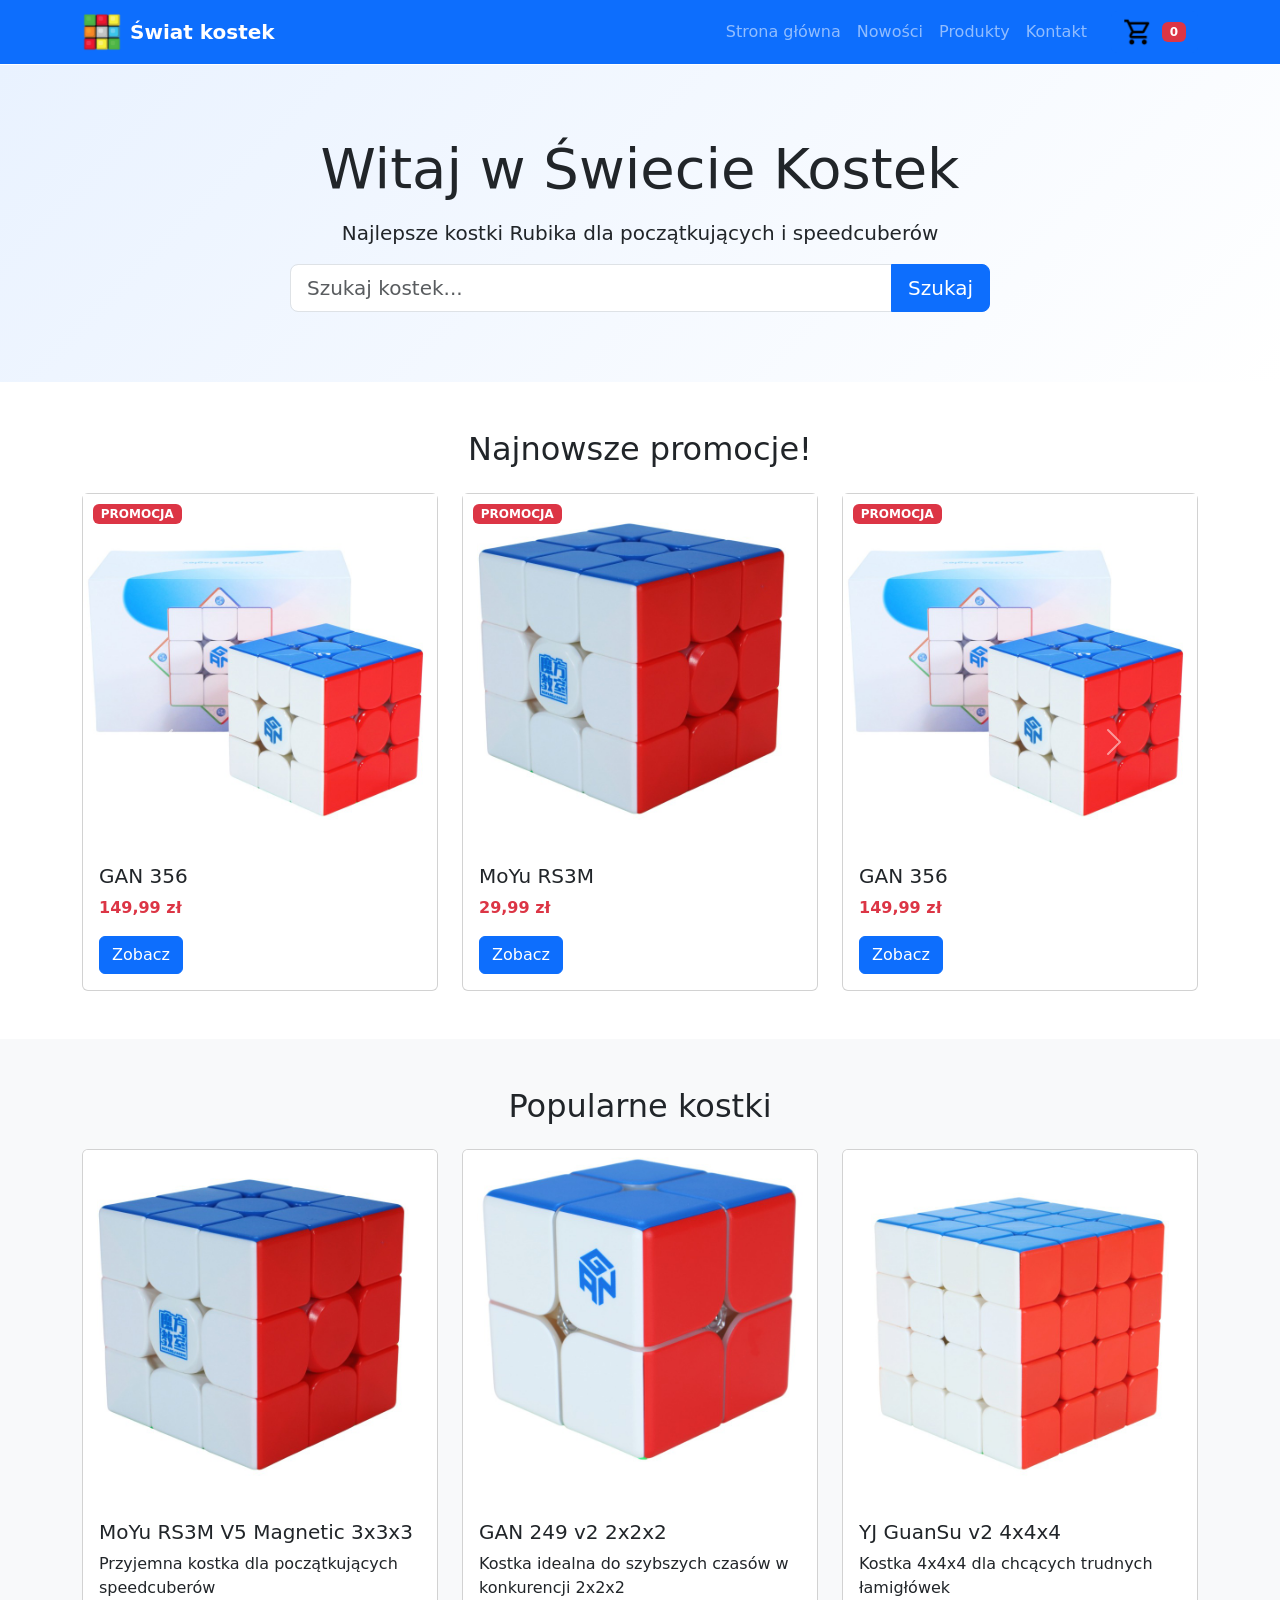
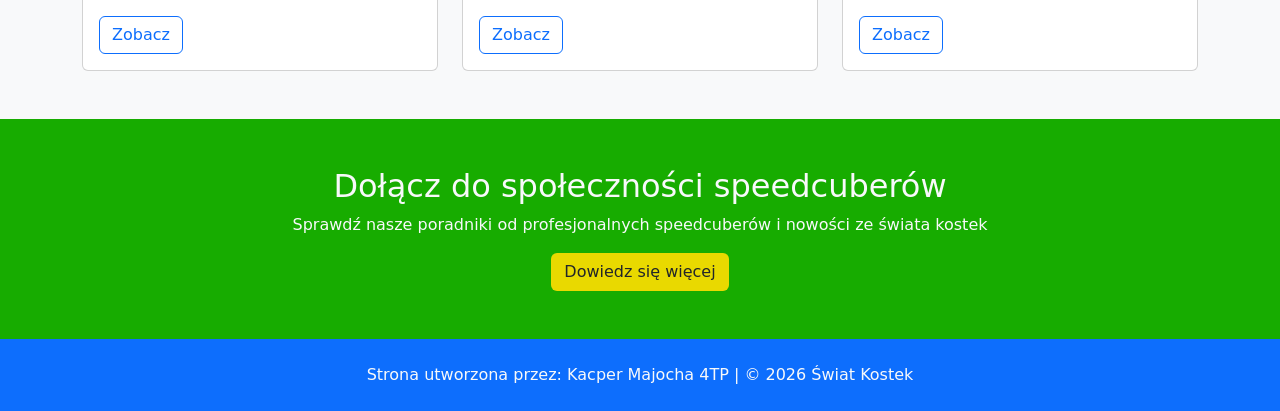
==== index.html @ 2885209a "Init commit Main page prototype" ====
<!DOCTYPE html>
<html lang="pl">
<head>
    <meta charset="UTF-8">
    <meta name="viewport" content="width=device-width, initial-scale=1.0">
    <title>Świat kostek</title>
    <link rel="stylesheet" href="bootstrap-5.3.8-dist/css/bootstrap.min.css">
    <link rel="stylesheet" href="style.css">
    <link rel="shortcut icon" href="img/favicon.png" type="image/x-icon">
</head>
<body>
    <nav class="navbar navbar-expand-lg navbar-dark bg-primary fixed-top">
        <div class="container">

            <a class="navbar-brand d-flex align-items-center" href="index.html">
                <img class="me-2 logo" src="img/logo.png" alt="Logo Świat Kostek">
                <strong>Świat kostek</strong>
            </a>
            
            <button class="navbar-toggler" type="button" data-bs-toggle="collapse" data-bs-target="#nav">
                <span class="navbar-toggler-icon"></span>
            </button>

            <div class="collapse navbar-collapse" id="nav">
                <ul class="navbar-nav ms-auto align-items-lg-center">
                    <li class="nav-item">
                        <a class="nav-link" href="#">Strona główna</a>
                    </li>
                    <li class="nav-item">
                        <a class="nav-link" href="#">Nowości</a>
                    </li>
                    <li class="nav-item">
                        <a class="nav-link" href="#">Produkty</a>
                    </li>
                    <li class="nav-item">
                        <a class="nav-link" href="#">Kontakt</a>
                    </li>

                    <li class="nav-item ms-lg-3">
                        <a class="btn btn-light cart" href="#">
                            <img id="cart-logo" src="img/shopping-cart-icon.png" alt="koszyk">
                            <span class="badge cart-count">0</span>
                        </a>
                    </li>
                </ul>
            </div>
        </div>
    </nav>

    <header class="hero text-center">
        <div class="container">
            <h1 class="display-4 mb-3">Witaj w Świecie Kostek</h1>
            <p class="lead">Najlepsze kostki Rubika dla początkujących i speedcuberów</p>

            <div class="search-box">
                <div class="input-group input-group-lg">
                    <input type="text" class="form-control" placeholder="Szukaj kostek...">
                    <button class="btn btn-primary">Szukaj</button>
                </div>
            </div>
        </div>
    </header>

    <section class="py-5">
        <div class="container">
            <h2 class="text-center mb-4">Najnowsze promocje!</h2>

            <div id="promoCarousel" class="carousel slide" data-bs-ride="carousel">
                <div class="carousel-inner">
                    <div class="carousel-item active">
                        <div class="row g-4">

                            <div class="col-md-4">
                                <div class="card position-relative">
                                    <span class="badge badge-promo">PROMOCJA</span>
                                    <img src="img/cubes/gan-356-maglev-uv.jpg" alt="card-img-top">
                                    <div class="card-body">
                                        <h3 class="h5 card-title">GAN 356</h3>
                                        <p class="text-danger"><strong>149,99 zł</strong></p>
                                        <button class="btn btn-primary">Zobacz</button>
                                    </div>
                                </div>
                            </div>

                            <div class="col-md-4">
                                <div class="card position-relative">
                                    <span class="badge badge-promo">PROMOCJA</span>
                                    <img src="img/cubes/moyu-rs3m-v5-magnetic-3x3x3.jpg" alt="card-img-top">
                                    <div class="card-body">
                                        <h3 class="h5 card-title">MoYu RS3M</h3>
                                        <p class="text-danger"><strong>29,99 zł</strong></p>
                                        <button class="btn btn-primary">Zobacz</button>
                                    </div>
                                </div>
                            </div>

                            <div class="col-md-4">
                                <div class="card position-relative">
                                    <span class="badge badge-promo">PROMOCJA</span>
                                    <img src="img/cubes/gan-356-maglev-uv.jpg" alt="card-img-top">
                                    <div class="card-body">
                                        <h3 class="h5 card-title">GAN 356</h3>
                                        <p class="text-danger"><strong>149,99 zł</strong></p>
                                        <button class="btn btn-primary">Zobacz</button>
                                    </div>
                                </div>
                            </div>
                            
                        </div>
                    </div>

                    <div class="carousel-item">
                        <div class="row g-4">

                            <div class="col-md-4">
                                <div class="card">
                                    <img src="img/cubes/yj-guansu-v2-4x4x4.jpg" alt="card-img-top">
                                    <div class="card-body">
                                        <h3 class="h5 card-title">Kostka</h3>
                                        <p class="text-danger"><strong>50,99 zł</strong></p>
                                        <button class="btn btn-primary">Zobacz</button>
                                    </div>
                                </div>
                            </div>

                            <div class="col-md-4">
                                <div class="card">
                                    <img src="img/cubes/yj-guansu-v2-4x4x4.jpg" alt="card-img-top">
                                    <div class="card-body">
                                        <h3 class="h5 card-title">Kostka</h3>
                                        <p class="text-danger"><strong>50,99 zł</strong></p>
                                        <button class="btn btn-primary">Zobacz</button>
                                    </div>
                                </div>
                            </div>

                            <div class="col-md-4">
                                <div class="card">
                                    <img src="img/cubes/yj-guansu-v2-4x4x4.jpg" alt="card-img-top">
                                    <div class="card-body">
                                        <h3 class="h5 card-title">Kostka</h3>
                                        <p class="text-danger"><strong>50,99 zł</strong></p>
                                        <button class="btn btn-primary">Zobacz</button>
                                    </div>
                                </div>
                            </div>

                        </div>
                    </div>
                </div>

                <button class="carousel-control-prev" type="button" data-bs-target="#promoCarousel" data-bs-slide="prev">
                    <span class="carousel-control-prev-icon"></span>
                </button>

                <button class="carousel-control-next" type="button" data-bs-target="#promoCarousel" data-bs-slide="next">
                    <span class="carousel-control-next-icon"></span>
                </button>

            </div>
        </div>
    </section>

    <section class="py-5 bg-light">
        <div class="container">
            <h2 class="text-center mb-4">Popularne kostki</h2>
            <div class="row g-4">

                <div class="col-md-4">
                    <div class="card">
                        <img class="card-img-top" src="img/cubes/moyu-rs3m-v5-magnetic-3x3x3.jpg" alt="MoYu RS3M V5 Magnetic">
                        <div class="card-body">
                            <h3 class="h5 card-title">MoYu RS3M V5 Magnetic 3x3x3</h3>
                            <p class="card-text">Przyjemna kostka dla początkujących speedcuberów</p>
                            <button class="btn btn-outline-primary">Zobacz</button>
                        </div>
                    </div>
                </div>

                <div class="col-md-4">
                    <div class="card">
                        <img class="card-img-top" src="img/cubes/gan-249-v2-2x2x2.jpg" alt="GAN 249 v2">
                        <div class="card-body">
                            <h3 class="h5 card-title">GAN 249 v2 2x2x2</h3>
                            <p class="card-text">Kostka idealna do szybszych czasów w konkurencji 2x2x2</p>
                            <button class="btn btn-outline-primary">Zobacz</button>
                        </div>
                    </div>
                </div>

                <div class="col-md-4">
                    <div class="card">
                        <img class="card-img-top" src="img/cubes/yj-guansu-v2-4x4x4.jpg" alt="YJ GuanSu v2">
                        <div class="card-body">
                            <h3 class="h5 card-title">YJ GuanSu v2 4x4x4</h3>
                            <p class="card-text">Kostka 4x4x4 dla chcących trudnych łamigłówek</p>
                            <button class="btn btn-outline-primary">Zobacz</button>
                        </div>
                    </div>
                </div>

            </div>
        </div>
    </section>

    <section class="bg-green text-light py-5">
        <div class="container text-center">
            <h2>Dołącz do społeczności speedcuberów</h2>
            <p>Sprawdź nasze poradniki od profesjonalnych speedcuberów i nowości ze świata kostek</p>
            <button class="btn bg-yellow">Dowiedz się więcej</button>
        </div>
    </section>

    <footer class="py-4 text-center bg-primary">
        <div class="container text-light">
            <p class="mb-0">Strona utworzona przez: Kacper Majocha 4TP | © 2026 Świat Kostek</p>
        </div>
    </footer>

    <script src="bootstrap-5.3.8-dist/js/bootstrap.min.js"></script>
</body>
</html>
---- style.css ----
:root
{
    --sk-blue:#0d6efd;
    --sk-red: #dc3545;
    --sk-green: #17ac00;
    --sk-yellow: #e9d900;
}

.bg-red
{
    background: var(--sk-red);
}

.bg-yellow
{
    background: var(--sk-yellow);
}

.bg-green
{
    background: var(--sk-green);
}

body
{
    background-color: white;
    padding-top: 65px;
}

.hero
{
    background: linear-gradient(135deg, #e9f2ff, #ffffff);
    padding: 70px 0;
}

.search-box
{
    max-width: 700px;
    margin: auto;
}

.card:hover
{
    transform: translate(-5px);
    transition: 0.2s;
    box-shadow: 0 10px 25px rgba(0,0,0,0.1);
}

.badge-promo
{
    background: var(--sk-red);
    position: absolute;
    top: 10px;
    left: 10px;
}

.cart-count
{
    background: var(--sk-red);
    font-size: 12px;
    margin-left: 4px;
}

.logo
{
    width: 40px;
    height: auto;
}

.cart
{
    background: var(--sk-blue);
    border-width: 0;
}

#cart-logo
{
    width: 30px;
    height: auto;
}
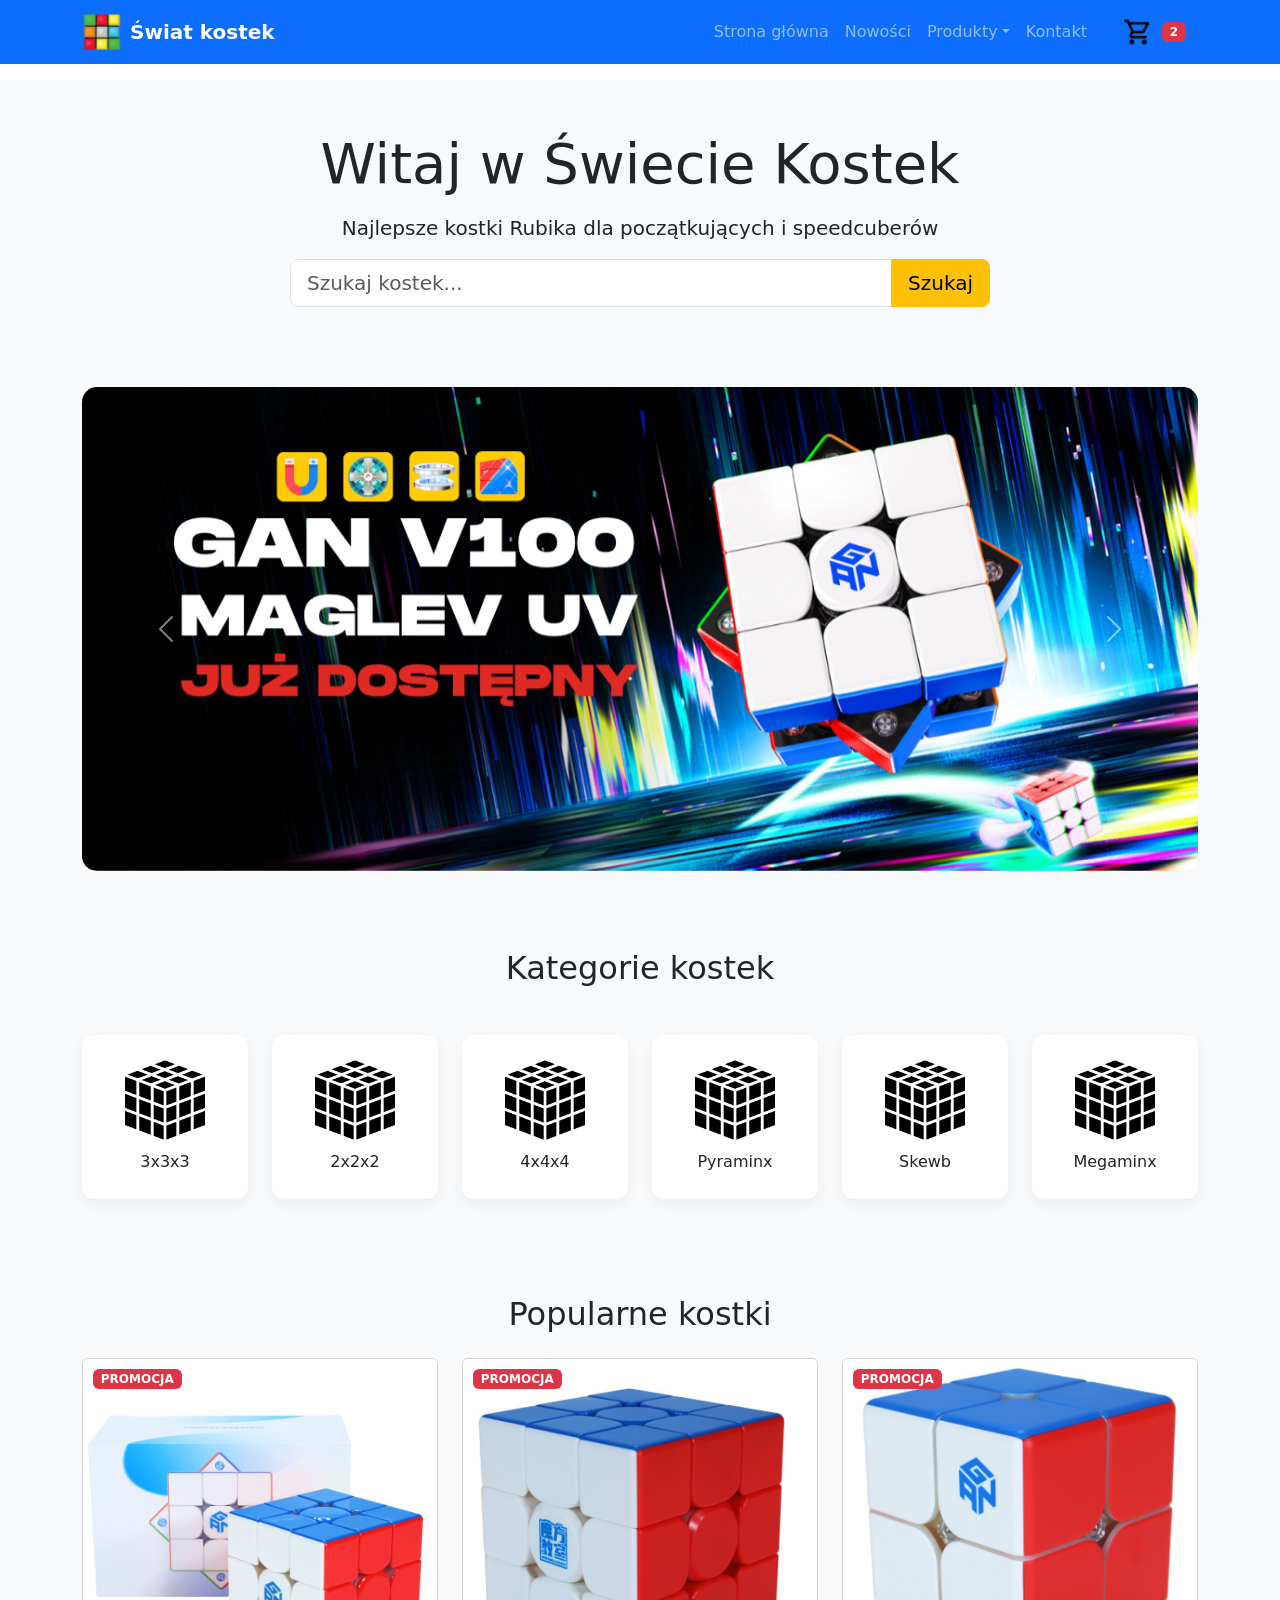
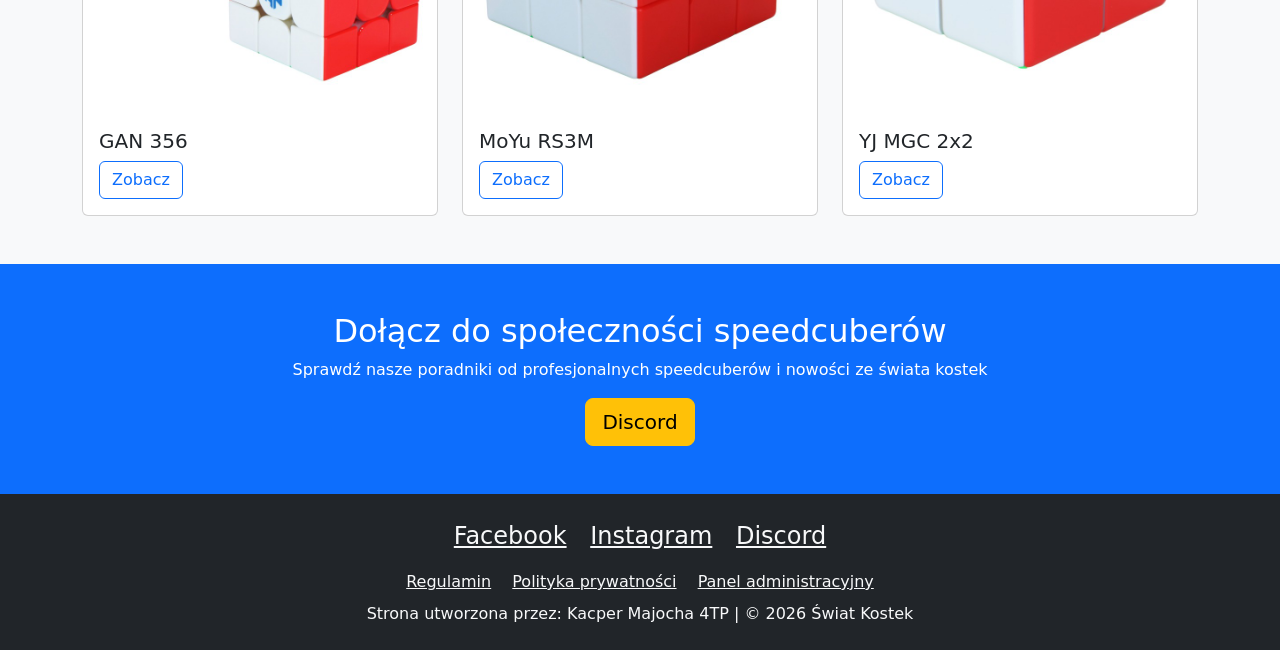
==== commit 5f9da845: "Other subpages" ====
--- a/index.html
+++ b/index.html
@@ -3,9 +3,15 @@
 <head>
     <meta charset="UTF-8">
     <meta name="viewport" content="width=device-width, initial-scale=1.0">
-    <title>Świat kostek</title>
+    <title>Świat Kostek</title>
+    <meta name="description" content="Świat Kostek - sklep z kostkami Rubika i łamigłówkami. Kostki 2x2x2, 3x3x3, 4x4x4, 5x5x5, 6x6x6, 7x7x7, Praminx, Skewb, Megamix i więcej.">
+    <meta name="keywords" content="kostka rubika, speedcubing, kostki rubika sklep, kostka 3x3x3, pyraminx, skewb, megaminx">
+    <meta property="og:title" content="Świat Kostek">
+    <meta property="og:description" content="Najlepsze kostki Rubika dla początkujących i speedcuberów">
+    <meta property="og:type" content="website">
+    <meta property="og:image" content="img/favicon.png">
     <link rel="stylesheet" href="bootstrap-5.3.8-dist/css/bootstrap.min.css">
-    <link rel="stylesheet" href="style.css">
+    <link rel="stylesheet" href="css/style.css">
     <link rel="shortcut icon" href="img/favicon.png" type="image/x-icon">
 </head>
 <body>
@@ -24,22 +30,36 @@
             <div class="collapse navbar-collapse" id="nav">
                 <ul class="navbar-nav ms-auto align-items-lg-center">
                     <li class="nav-item">
-                        <a class="nav-link" href="#">Strona główna</a>
+                        <a class="nav-link" href="index.html">Strona główna</a>
                     </li>
                     <li class="nav-item">
                         <a class="nav-link" href="#">Nowości</a>
                     </li>
-                    <li class="nav-item">
-                        <a class="nav-link" href="#">Produkty</a>
+                    <li class="nav-item dropdown">
+                        <a class="nav-link dropdown-toggle" href="#" data-bs-toggle="dropdown">Produkty</a>
+                        <ul class="dropdown-menu">
+                            <li><a class="dropdown-item" href="#">2x2x2</a></li>
+                            <li><a class="dropdown-item" href="#">3x3x3</a></li>
+                            <li><a class="dropdown-item" href="#">4x4x4</a></li>
+                            <li><a class="dropdown-item" href="#">5x5x5</a></li>
+                            <li><a class="dropdown-item" href="#">6x6x6</a></li>
+                            <li><a class="dropdown-item" href="#">7x7x7</a></li>
+                            <li><hr class="dropdown-divider"></li>
+                            <li><a class="dropdown-item" href="#">Pyraminx</a></li>
+                            <li><a class="dropdown-item" href="#">Skewb</a></li>
+                            <li><a class="dropdown-item" href="#">Square-1</a></li>
+                            <li><a class="dropdown-item" href="#">Square-2</a></li>
+                            <li><a class="dropdown-item" href="#">Megaminx</a></li>
+                        </ul>
                     </li>
                     <li class="nav-item">
                         <a class="nav-link" href="#">Kontakt</a>
                     </li>
 
                     <li class="nav-item ms-lg-3">
-                        <a class="btn btn-light cart" href="#">
+                        <a class="btn btn-light cart" href="cart.html">
                             <img id="cart-logo" src="img/shopping-cart-icon.png" alt="koszyk">
-                            <span class="badge cart-count">0</span>
+                            <span class="badge cart-count">2</span>
                         </a>
                     </li>
                 </ul>
@@ -47,7 +67,7 @@
         </div>
     </nav>
 
-    <header class="hero text-center">
+    <header class="hero text-center bg-light">
         <div class="container">
             <h1 class="display-4 mb-3">Witaj w Świecie Kostek</h1>
             <p class="lead">Najlepsze kostki Rubika dla początkujących i speedcuberów</p>
@@ -55,168 +75,158 @@
             <div class="search-box">
                 <div class="input-group input-group-lg">
                     <input type="text" class="form-control" placeholder="Szukaj kostek...">
-                    <button class="btn btn-primary">Szukaj</button>
+                    <button onclick="window.location.href = 'search.html'" class="btn btn-warning">Szukaj</button>
                 </div>
             </div>
         </div>
     </header>
 
-    <section class="py-5">
-        <div class="container">
-            <h2 class="text-center mb-4">Najnowsze promocje!</h2>
-
+    <section class="promo-section">
+        <div class="container">
             <div id="promoCarousel" class="carousel slide" data-bs-ride="carousel">
-                <div class="carousel-inner">
+                <div class="carousel-inner promo-banner">
                     <div class="carousel-item active">
-                        <div class="row g-4">
-
-                            <div class="col-md-4">
-                                <div class="card position-relative">
-                                    <span class="badge badge-promo">PROMOCJA</span>
-                                    <img src="img/cubes/gan-356-maglev-uv.jpg" alt="card-img-top">
-                                    <div class="card-body">
-                                        <h3 class="h5 card-title">GAN 356</h3>
-                                        <p class="text-danger"><strong>149,99 zł</strong></p>
-                                        <button class="btn btn-primary">Zobacz</button>
-                                    </div>
-                                </div>
-                            </div>
-
-                            <div class="col-md-4">
-                                <div class="card position-relative">
-                                    <span class="badge badge-promo">PROMOCJA</span>
-                                    <img src="img/cubes/moyu-rs3m-v5-magnetic-3x3x3.jpg" alt="card-img-top">
-                                    <div class="card-body">
-                                        <h3 class="h5 card-title">MoYu RS3M</h3>
-                                        <p class="text-danger"><strong>29,99 zł</strong></p>
-                                        <button class="btn btn-primary">Zobacz</button>
-                                    </div>
-                                </div>
-                            </div>
-
-                            <div class="col-md-4">
-                                <div class="card position-relative">
-                                    <span class="badge badge-promo">PROMOCJA</span>
-                                    <img src="img/cubes/gan-356-maglev-uv.jpg" alt="card-img-top">
-                                    <div class="card-body">
-                                        <h3 class="h5 card-title">GAN 356</h3>
-                                        <p class="text-danger"><strong>149,99 zł</strong></p>
-                                        <button class="btn btn-primary">Zobacz</button>
-                                    </div>
-                                </div>
-                            </div>
-                            
-                        </div>
-                    </div>
-
+                        <img src="img/baners/baner_ganv100.png" class="d-block w-100">
+                    </div>
+                  
                     <div class="carousel-item">
-                        <div class="row g-4">
-
-                            <div class="col-md-4">
-                                <div class="card">
-                                    <img src="img/cubes/yj-guansu-v2-4x4x4.jpg" alt="card-img-top">
-                                    <div class="card-body">
-                                        <h3 class="h5 card-title">Kostka</h3>
-                                        <p class="text-danger"><strong>50,99 zł</strong></p>
-                                        <button class="btn btn-primary">Zobacz</button>
-                                    </div>
-                                </div>
-                            </div>
-
-                            <div class="col-md-4">
-                                <div class="card">
-                                    <img src="img/cubes/yj-guansu-v2-4x4x4.jpg" alt="card-img-top">
-                                    <div class="card-body">
-                                        <h3 class="h5 card-title">Kostka</h3>
-                                        <p class="text-danger"><strong>50,99 zł</strong></p>
-                                        <button class="btn btn-primary">Zobacz</button>
-                                    </div>
-                                </div>
-                            </div>
-
-                            <div class="col-md-4">
-                                <div class="card">
-                                    <img src="img/cubes/yj-guansu-v2-4x4x4.jpg" alt="card-img-top">
-                                    <div class="card-body">
-                                        <h3 class="h5 card-title">Kostka</h3>
-                                        <p class="text-danger"><strong>50,99 zł</strong></p>
-                                        <button class="btn btn-primary">Zobacz</button>
-                                    </div>
-                                </div>
-                            </div>
-
-                        </div>
-                    </div>
-                </div>
-
-                <button class="carousel-control-prev" type="button" data-bs-target="#promoCarousel" data-bs-slide="prev">
+                        <img src="img/baners/baner_ganv100.png" class="d-block w-100">
+                    </div>
+                  
+                    <div class="carousel-item">
+                        <img src="img/baners/baner_ganv100.png" class="d-block w-100">
+                    </div>
+                </div>
+              
+                <button class="carousel-control-prev" data-bs-target="#promoCarousel" data-bs-slide="prev">
                     <span class="carousel-control-prev-icon"></span>
                 </button>
-
-                <button class="carousel-control-next" type="button" data-bs-target="#promoCarousel" data-bs-slide="next">
+                <button class="carousel-control-next" data-bs-target="#promoCarousel" data-bs-slide="next">
                     <span class="carousel-control-next-icon"></span>
                 </button>
-
             </div>
         </div>
     </section>
 
     <section class="py-5 bg-light">
         <div class="container">
+          <h2 class="text-center mb-5">Kategorie kostek</h2>
+          <div class="row g-4">
+            <div class="col-6 col-md-4 col-lg-2">
+              <a href="#" class="category-card">
+                <img src="img/kategorie/3x3x3.png" class="category-icon" alt="3x3">
+                <div>3x3x3</div>
+              </a>
+            </div>
+          
+            <div class="col-6 col-md-4 col-lg-2">
+              <a href="#" class="category-card">
+                <img src="img/kategorie/3x3x3.png" class="category-icon" alt="2x2">
+                <div>2x2x2</div>
+              </a>
+            </div>
+          
+            <div class="col-6 col-md-4 col-lg-2">
+              <a href="#" class="category-card">
+                <img src="img/kategorie/3x3x3.png" class="category-icon" alt="4x4">
+                <div>4x4x4</div>
+              </a>
+            </div>
+          
+            <div class="col-6 col-md-4 col-lg-2">
+              <a href="#" class="category-card">
+                <img src="img/kategorie/3x3x3.png" class="category-icon" alt="Pyraminx">
+                <div>Pyraminx</div>
+              </a>
+            </div>
+          
+            <div class="col-6 col-md-4 col-lg-2">
+              <a href="#" class="category-card">
+                <img src="img/kategorie/3x3x3.png" class="category-icon" alt="Skewb">
+                <div>Skewb</div>
+              </a>
+            </div>
+          
+            <div class="col-6 col-md-4 col-lg-2">
+              <a href="#" class="category-card">
+                <img src="img/kategorie/3x3x3.png" class="category-icon" alt="Megaminx">
+                <div>Megaminx</div>
+              </a>
+            </div>
+          </div>
+        </div>
+    </section>
+    
+    <section class="py-5 bg-light">
+        <div class="container">
             <h2 class="text-center mb-4">Popularne kostki</h2>
+
             <div class="row g-4">
 
                 <div class="col-md-4">
-                    <div class="card">
-                        <img class="card-img-top" src="img/cubes/moyu-rs3m-v5-magnetic-3x3x3.jpg" alt="MoYu RS3M V5 Magnetic">
-                        <div class="card-body">
-                            <h3 class="h5 card-title">MoYu RS3M V5 Magnetic 3x3x3</h3>
-                            <p class="card-text">Przyjemna kostka dla początkujących speedcuberów</p>
-                            <button class="btn btn-outline-primary">Zobacz</button>
-                        </div>
-                    </div>
+                  <div class="card position-relative">
+                    <span class="badge badge-promo">PROMOCJA</span>
+                    <img src="img/cubes/gan-356-maglev-uv.jpg" class="card-img-top">
+                    <div class="card-body">
+                      <h5>GAN 356</h5>
+                      <button class="btn btn-outline-primary">Zobacz</button>
+                    </div>
+                  </div>
                 </div>
 
                 <div class="col-md-4">
-                    <div class="card">
-                        <img class="card-img-top" src="img/cubes/gan-249-v2-2x2x2.jpg" alt="GAN 249 v2">
-                        <div class="card-body">
-                            <h3 class="h5 card-title">GAN 249 v2 2x2x2</h3>
-                            <p class="card-text">Kostka idealna do szybszych czasów w konkurencji 2x2x2</p>
-                            <button class="btn btn-outline-primary">Zobacz</button>
-                        </div>
-                    </div>
+                  <div class="card position-relative">
+                    <span class="badge badge-promo">PROMOCJA</span>
+                    <img src="img/cubes/moyu-rs3m-v5-magnetic-3x3x3.jpg" class="card-img-top">
+                    <div class="card-body">
+                      <h5>MoYu RS3M</h5>
+                      <button class="btn btn-outline-primary">Zobacz</button>
+                    </div>
+                  </div>
                 </div>
 
                 <div class="col-md-4">
-                    <div class="card">
-                        <img class="card-img-top" src="img/cubes/yj-guansu-v2-4x4x4.jpg" alt="YJ GuanSu v2">
-                        <div class="card-body">
-                            <h3 class="h5 card-title">YJ GuanSu v2 4x4x4</h3>
-                            <p class="card-text">Kostka 4x4x4 dla chcących trudnych łamigłówek</p>
-                            <button class="btn btn-outline-primary">Zobacz</button>
-                        </div>
-                    </div>
-                </div>
-
-            </div>
-        </div>
-    </section>
-
-    <section class="bg-green text-light py-5">
-        <div class="container text-center">
+                  <div class="card position-relative">
+                    <span class="badge badge-promo">PROMOCJA</span>
+                    <img src="img/cubes/gan-249-v2-2x2x2.jpg" class="card-img-top">
+                    <div class="card-body">
+                      <h5>YJ MGC 2x2</h5>
+                      <button class="btn btn-outline-primary">Zobacz</button>
+                    </div>
+                  </div>
+                </div>
+
+            </div>
+        </div>
+    </section>
+
+    <section class="py-5 text-center bg-primary text-white">
+        <div class="container">
             <h2>Dołącz do społeczności speedcuberów</h2>
             <p>Sprawdź nasze poradniki od profesjonalnych speedcuberów i nowości ze świata kostek</p>
-            <button class="btn bg-yellow">Dowiedz się więcej</button>
-        </div>
-    </section>
-
-    <footer class="py-4 text-center bg-primary">
-        <div class="container text-light">
+            <a class="btn btn-warning btn-lg" href="https://discord.com/">Discord</a>
+        </div>
+    </section>
+
+    <footer class="py-4 text-light bg-dark">
+        <div class="container text-center">
+
+            <div class="mb-3 fs-4">
+                <a href="#" class="text-light me-3">Facebook</a>
+                <a href="#" class="text-light me-3">Instagram</a>
+                <a href="#" class="text-light">Discord</a>
+            </div>
+
+            <div class="mb-2">
+                <a href="#" class="text-light me-3">Regulamin</a>
+                <a href="#" class="text-light me-3">Polityka prywatności</a>
+                <a href="admin-dashboard.html" class="text-light">Panel administracyjny</a>
+            </div>
+
             <p class="mb-0">Strona utworzona przez: Kacper Majocha 4TP | © 2026 Świat Kostek</p>
         </div>
     </footer>
 
-    <script src="bootstrap-5.3.8-dist/js/bootstrap.min.js"></script>
+    <script src="bootstrap-5.3.8-dist/js/bootstrap.bundle.min.js"></script>
 </body>
 </html>
--- a/css/style.css
+++ b/css/style.css
@@ -0,0 +1,126 @@
+:root
+{
+    --sk-blue:#0d6efd;
+    --sk-red: #dc3545;
+    --sk-green: #17ac00;
+    --sk-yellow: #e9d900;
+}
+
+.bg-red
+{
+    background: var(--sk-red);
+}
+
+.bg-yellow
+{
+    background: var(--sk-yellow);
+}
+
+.bg-green
+{
+    background: var(--sk-green);
+}
+
+body
+{
+    background-color: white;
+    padding-top: 80px;
+}
+
+.hero
+{
+    /* background: linear-gradient(135deg, #e9f2ff, #ffffff); */
+    padding: 50px 0;
+    text-align: center;
+}
+
+.search-box
+{
+    max-width: 700px;
+    margin: auto;
+}
+
+.card:hover
+{
+    transform: translate(-5px);
+    transition: 0.2s;
+    box-shadow: 0 10px 25px rgba(0,0,0,0.1);
+}
+
+.badge-promo
+{
+    background: var(--sk-red);
+    position: absolute;
+    top: 10px;
+    left: 10px;
+}
+
+.cart-count
+{
+    background: var(--sk-red);
+    font-size: 12px;
+    margin-left: 4px;
+}
+
+.logo
+{
+    width: 40px;
+    height: auto;
+}
+
+.cart
+{
+    background: var(--sk-blue);
+    border-width: 0;
+}
+
+#cart-logo
+{
+    width: 30px;
+    height: auto;
+}
+
+.promo-section
+{
+    background:#F8F9FA;
+    padding: 30px 0;
+}
+
+.promo-banner
+{
+    border-radius: 15px;
+    overflow: hidden;
+}
+
+.promo-banner img
+{
+    width: 100%;
+    height: auto;
+    display :block;
+}
+
+.category-card
+{
+    padding:25px;
+    text-align:center;
+    border-radius:12px;
+    background:white;
+    transition:0.2s;
+    box-shadow:0 5px 15px rgba(0,0,0,0.05);
+    text-decoration:none;
+    color:inherit;
+    display:block;
+}
+
+.category-card:hover
+{
+    transform:translateY(-5px);
+    box-shadow:0 10px 25px rgba(0,0,0,0.1);
+}
+
+.category-icon
+{
+    height:80px;
+    margin-bottom:10px;
+    object-fit:contain;
+}
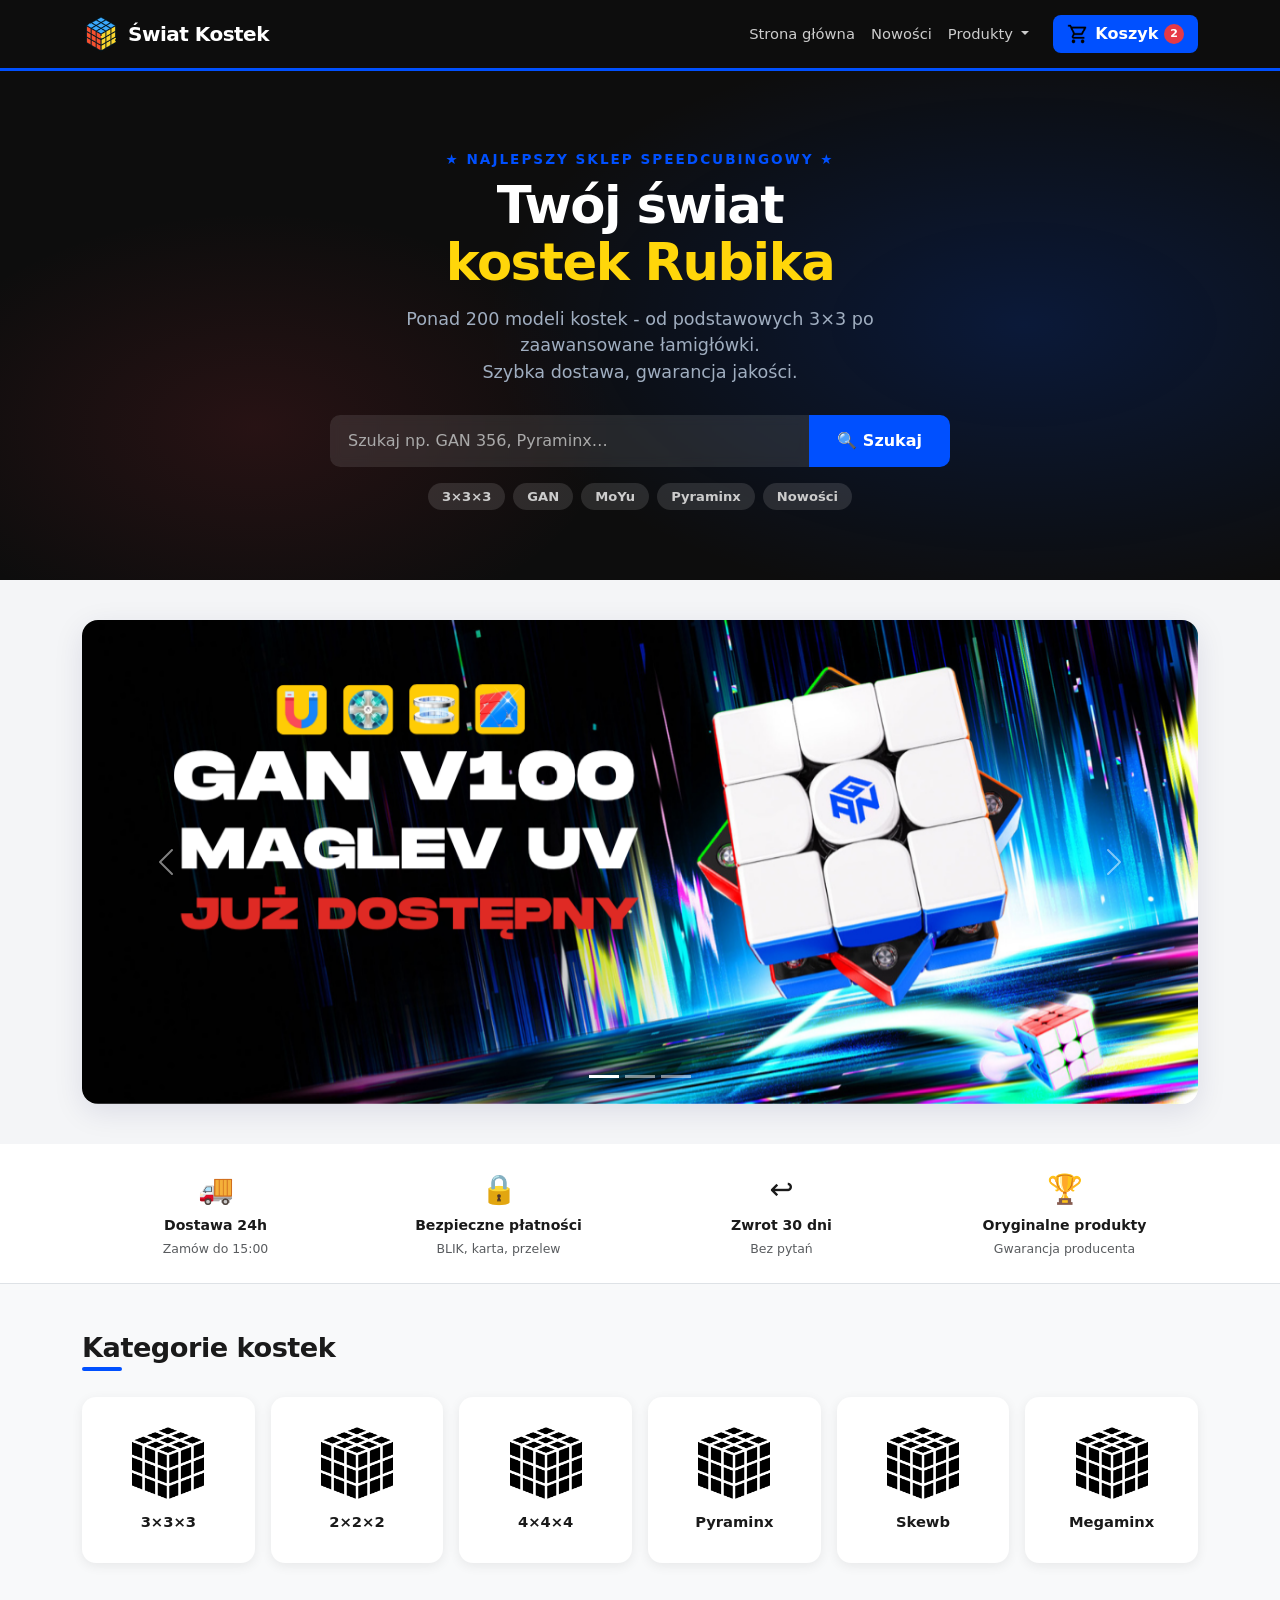
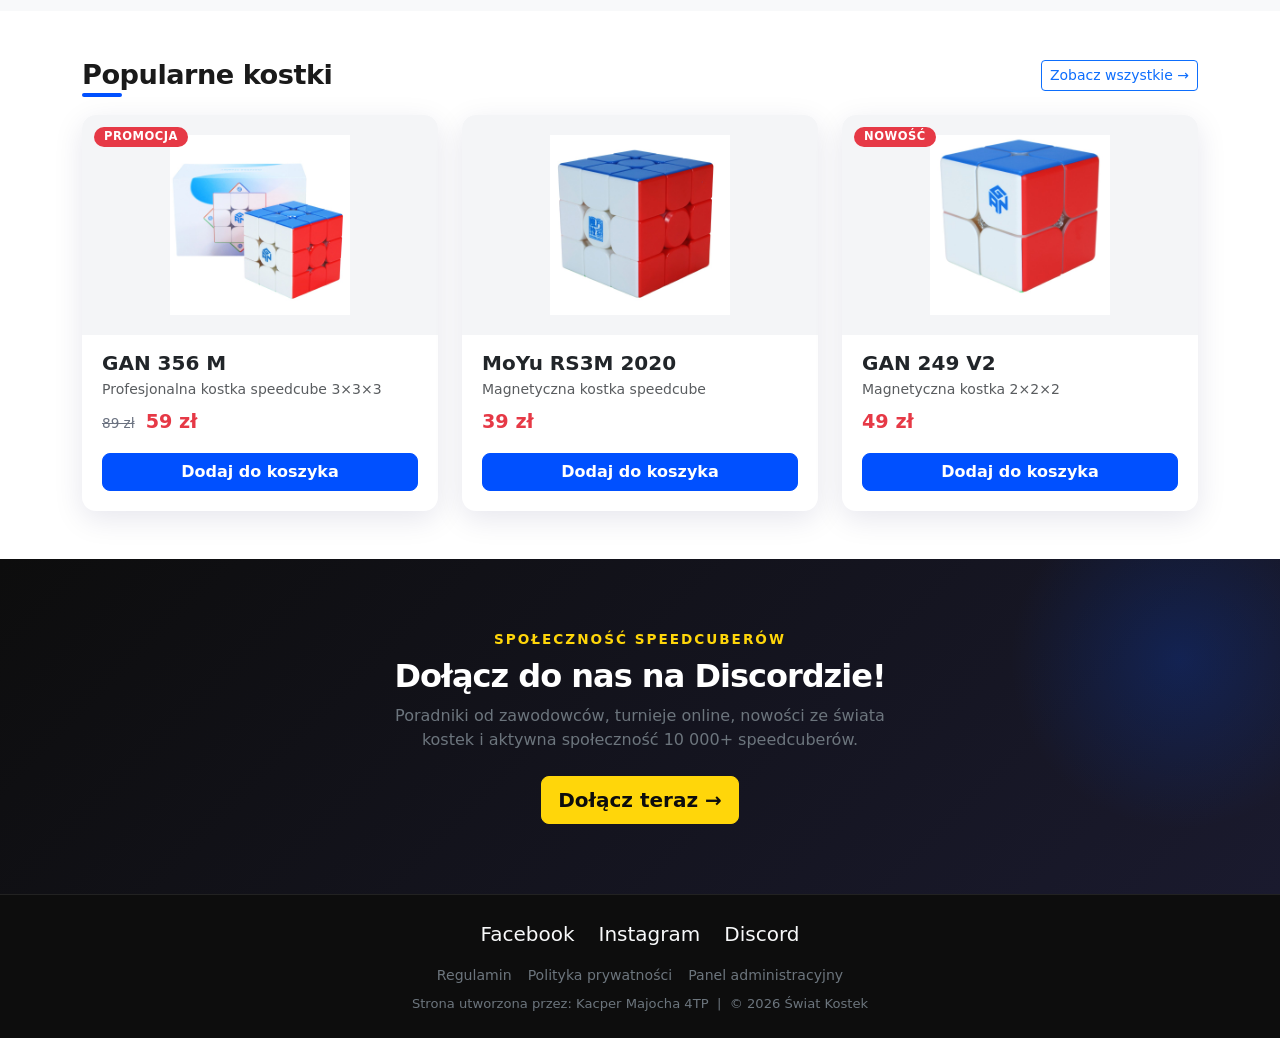
==== commit 853fbe90: "Project development" ====
--- a/index.html
+++ b/index.html
@@ -3,227 +3,348 @@
 <head>
     <meta charset="UTF-8">
     <meta name="viewport" content="width=device-width, initial-scale=1.0">
-    <title>Świat Kostek</title>
-    <meta name="description" content="Świat Kostek - sklep z kostkami Rubika i łamigłówkami. Kostki 2x2x2, 3x3x3, 4x4x4, 5x5x5, 6x6x6, 7x7x7, Praminx, Skewb, Megamix i więcej.">
+
+    <!-- SEO -->
+    <title>Świat Kostek - sklep z kostkami Rubika</title>
+    <meta name="description" content="Świat Kostek - największy sklep z kostkami Rubika. Kostki 2x2 do 7x7, Pyraminx, Skewb, Megaminx. Szybka dostawa, najlepsze ceny.">
     <meta name="keywords" content="kostka rubika, speedcubing, kostki rubika sklep, kostka 3x3x3, pyraminx, skewb, megaminx">
-    <meta property="og:title" content="Świat Kostek">
-    <meta property="og:description" content="Najlepsze kostki Rubika dla początkujących i speedcuberów">
+
+    <!-- Open graph (facebook, messenger, whatsApp) -->
+    <meta property="og:title" content="Świat Kostek - sklep z kostkami Rubika">
+    <meta property="og:description" content="Najlepsze kostki Rubika dla początkujących i zawodowych speedcuberów">
     <meta property="og:type" content="website">
     <meta property="og:image" content="img/favicon.png">
+    <meta property="og:locale" content="pl_PL">
+
+    <!-- Twitter card -->
+    <meta name="twitter:card" content="summary_large_image">
+    <meta name="twitter:title" content="Świat Kostek - sklep z kostkami Rubika">
+    <meta name="twitter:description" content="Najlepsze kostki Rubika dla początkujących i zawodowych speedcuberów">
+
     <link rel="stylesheet" href="bootstrap-5.3.8-dist/css/bootstrap.min.css">
     <link rel="stylesheet" href="css/style.css">
     <link rel="shortcut icon" href="img/favicon.png" type="image/x-icon">
 </head>
-<body>
-    <nav class="navbar navbar-expand-lg navbar-dark bg-primary fixed-top">
-        <div class="container">
-
-            <a class="navbar-brand d-flex align-items-center" href="index.html">
-                <img class="me-2 logo" src="img/logo.png" alt="Logo Świat Kostek">
-                <strong>Świat kostek</strong>
+<body class="d-flex flex-column min-vh-100">
+
+    <!-- NAWIGACJA -->
+    <nav class="navbar navbar-expand-lg fixed-top">
+        <div class="container">
+
+            <a class="navbar-brand d-flex align-items-center gap-2" href="index.html">
+                <img class="logo" src="img/logo.png" alt="Logo Świat Kostek">
+                <strong>Świat Kostek</strong>
             </a>
-            
-            <button class="navbar-toggler" type="button" data-bs-toggle="collapse" data-bs-target="#nav">
+
+            <button class="navbar-toggler border-secondary" type="button"
+                    data-bs-toggle="collapse" data-bs-target="#nav"
+                    aria-label="Otwórz menu">
                 <span class="navbar-toggler-icon"></span>
             </button>
 
             <div class="collapse navbar-collapse" id="nav">
                 <ul class="navbar-nav ms-auto align-items-lg-center">
+
                     <li class="nav-item">
                         <a class="nav-link" href="index.html">Strona główna</a>
                     </li>
+
                     <li class="nav-item">
-                        <a class="nav-link" href="#">Nowości</a>
+                        <a class="nav-link" href="search.html">Nowości</a>
                     </li>
+
                     <li class="nav-item dropdown">
-                        <a class="nav-link dropdown-toggle" href="#" data-bs-toggle="dropdown">Produkty</a>
-                        <ul class="dropdown-menu">
-                            <li><a class="dropdown-item" href="#">2x2x2</a></li>
-                            <li><a class="dropdown-item" href="#">3x3x3</a></li>
-                            <li><a class="dropdown-item" href="#">4x4x4</a></li>
-                            <li><a class="dropdown-item" href="#">5x5x5</a></li>
-                            <li><a class="dropdown-item" href="#">6x6x6</a></li>
-                            <li><a class="dropdown-item" href="#">7x7x7</a></li>
+                        <a class="nav-link dropdown-toggle" href="#"
+                           data-bs-toggle="dropdown" aria-expanded="false">
+                            Produkty
+                        </a>
+                        <ul class="dropdown-menu dropdown-menu-dark">
+                            <li><a class="dropdown-item" href="search.html">2×2×2</a></li>
+                            <li><a class="dropdown-item" href="search.html">3×3×3</a></li>
+                            <li><a class="dropdown-item" href="search.html">4×4×4</a></li>
+                            <li><a class="dropdown-item" href="search.html">5×5×5</a></li>
+                            <li><a class="dropdown-item" href="search.html">6×6×6</a></li>
+                            <li><a class="dropdown-item" href="search.html">7×7×7</a></li>
                             <li><hr class="dropdown-divider"></li>
-                            <li><a class="dropdown-item" href="#">Pyraminx</a></li>
-                            <li><a class="dropdown-item" href="#">Skewb</a></li>
-                            <li><a class="dropdown-item" href="#">Square-1</a></li>
-                            <li><a class="dropdown-item" href="#">Square-2</a></li>
-                            <li><a class="dropdown-item" href="#">Megaminx</a></li>
+                            <li><a class="dropdown-item" href="search.html">Pyraminx</a></li>
+                            <li><a class="dropdown-item" href="search.html">Skewb</a></li>
+                            <li><a class="dropdown-item" href="search.html">Square-1</a></li>
+                            <li><a class="dropdown-item" href="search.html">Megaminx</a></li>
                         </ul>
                     </li>
-                    <li class="nav-item">
-                        <a class="nav-link" href="#">Kontakt</a>
-                    </li>
 
                     <li class="nav-item ms-lg-3">
-                        <a class="btn btn-light cart" href="cart.html">
+                        <a class="btn-cart" href="cart.html" aria-label="Koszyk">
                             <img id="cart-logo" src="img/shopping-cart-icon.png" alt="koszyk">
-                            <span class="badge cart-count">2</span>
+                            Koszyk
+                            <span class="cart-count">2</span>
                         </a>
                     </li>
+
                 </ul>
             </div>
         </div>
     </nav>
 
-    <header class="hero text-center bg-light">
-        <div class="container">
-            <h1 class="display-4 mb-3">Witaj w Świecie Kostek</h1>
-            <p class="lead">Najlepsze kostki Rubika dla początkujących i speedcuberów</p>
-
+    <!-- HERO -->
+    <header class="hero text-center">
+        <div class="container position-relative">
+            <p class="text-uppercase mb-2" style="color:#0050ff;font-weight:700;font-size:.85rem;letter-spacing:2px;">
+                ★ Najlepszy sklep speedcubingowy ★
+            </p>
+            <h1>Twój świat<br><span>kostek Rubika</span></h1>
+            <p class="mt-3 mx-auto">
+                Ponad 200 modeli kostek - od podstawowych 3×3 po zaawansowane łamigłówki.<br>
+                Szybka dostawa, gwarancja jakości.
+            </p>
+
+            <!-- Wyszukiwarka -->
             <div class="search-box">
                 <div class="input-group input-group-lg">
-                    <input type="text" class="form-control" placeholder="Szukaj kostek...">
-                    <button onclick="window.location.href = 'search.html'" class="btn btn-warning">Szukaj</button>
-                </div>
+                    <input type="text" class="form-control"
+                           placeholder="Szukaj np. GAN 356, Pyraminx…"
+                           aria-label="Wyszukaj produkt">
+                    <button class="btn" onclick="window.location.href='search.html'"
+                            type="button">
+                        🔍 Szukaj
+                    </button>
+                </div>
+            </div>
+
+            <!-- Szybkie linki pod wyszukiwarką -->
+            <div class="mt-3 d-flex gap-2 flex-wrap justify-content-center">
+                <a href="search.html" class="badge rounded-pill text-decoration-none"
+                   style="background:rgba(255,255,255,.12);color:#ccc;padding:7px 14px;font-size:.82rem;">3×3×3</a>
+                <a href="search.html" class="badge rounded-pill text-decoration-none"
+                   style="background:rgba(255,255,255,.12);color:#ccc;padding:7px 14px;font-size:.82rem;">GAN</a>
+                <a href="search.html" class="badge rounded-pill text-decoration-none"
+                   style="background:rgba(255,255,255,.12);color:#ccc;padding:7px 14px;font-size:.82rem;">MoYu</a>
+                <a href="search.html" class="badge rounded-pill text-decoration-none"
+                   style="background:rgba(255,255,255,.12);color:#ccc;padding:7px 14px;font-size:.82rem;">Pyraminx</a>
+                <a href="search.html" class="badge rounded-pill text-decoration-none"
+                   style="background:rgba(255,255,255,.12);color:#ccc;padding:7px 14px;font-size:.82rem;">Nowości</a>
             </div>
         </div>
     </header>
 
-    <section class="promo-section">
+    <!-- BANERY KARUZELA -->
+    <section class="promo-section" aria-label="Promocje">
         <div class="container">
             <div id="promoCarousel" class="carousel slide" data-bs-ride="carousel">
+                <div class="carousel-indicators">
+                    <button type="button" data-bs-target="#promoCarousel" data-bs-slide-to="0" class="active" aria-current="true" aria-label="Slajd 1"></button>
+                    <button type="button" data-bs-target="#promoCarousel" data-bs-slide-to="1" aria-label="Slajd 2"></button>
+                    <button type="button" data-bs-target="#promoCarousel" data-bs-slide-to="2" aria-label="Slajd 3"></button>
+                </div>
                 <div class="carousel-inner promo-banner">
                     <div class="carousel-item active">
-                        <img src="img/baners/baner_ganv100.png" class="d-block w-100">
-                    </div>
-                  
+                        <img src="img/baners/baner_ganv100.png" class="d-block w-100" alt="Promocja GAN V100">
+                    </div>
                     <div class="carousel-item">
-                        <img src="img/baners/baner_ganv100.png" class="d-block w-100">
-                    </div>
-                  
+                        <img src="img/baners/baner_ganv100.png" class="d-block w-100" alt="Promocja - nowości">
+                    </div>
                     <div class="carousel-item">
-                        <img src="img/baners/baner_ganv100.png" class="d-block w-100">
-                    </div>
-                </div>
-              
-                <button class="carousel-control-prev" data-bs-target="#promoCarousel" data-bs-slide="prev">
+                        <img src="img/baners/baner_ganv100.png" class="d-block w-100" alt="Darmowa dostawa">
+                    </div>
+                </div>
+                <button class="carousel-control-prev" data-bs-target="#promoCarousel" data-bs-slide="prev" aria-label="Poprzedni">
                     <span class="carousel-control-prev-icon"></span>
                 </button>
-                <button class="carousel-control-next" data-bs-target="#promoCarousel" data-bs-slide="next">
+                <button class="carousel-control-next" data-bs-target="#promoCarousel" data-bs-slide="next" aria-label="Następny">
                     <span class="carousel-control-next-icon"></span>
                 </button>
             </div>
         </div>
     </section>
 
-    <section class="py-5 bg-light">
-        <div class="container">
-          <h2 class="text-center mb-5">Kategorie kostek</h2>
-          <div class="row g-4">
-            <div class="col-6 col-md-4 col-lg-2">
-              <a href="#" class="category-card">
-                <img src="img/kategorie/3x3x3.png" class="category-icon" alt="3x3">
-                <div>3x3x3</div>
-              </a>
-            </div>
-          
-            <div class="col-6 col-md-4 col-lg-2">
-              <a href="#" class="category-card">
-                <img src="img/kategorie/3x3x3.png" class="category-icon" alt="2x2">
-                <div>2x2x2</div>
-              </a>
-            </div>
-          
-            <div class="col-6 col-md-4 col-lg-2">
-              <a href="#" class="category-card">
-                <img src="img/kategorie/3x3x3.png" class="category-icon" alt="4x4">
-                <div>4x4x4</div>
-              </a>
-            </div>
-          
-            <div class="col-6 col-md-4 col-lg-2">
-              <a href="#" class="category-card">
-                <img src="img/kategorie/3x3x3.png" class="category-icon" alt="Pyraminx">
-                <div>Pyraminx</div>
-              </a>
-            </div>
-          
-            <div class="col-6 col-md-4 col-lg-2">
-              <a href="#" class="category-card">
-                <img src="img/kategorie/3x3x3.png" class="category-icon" alt="Skewb">
-                <div>Skewb</div>
-              </a>
-            </div>
-          
-            <div class="col-6 col-md-4 col-lg-2">
-              <a href="#" class="category-card">
-                <img src="img/kategorie/3x3x3.png" class="category-icon" alt="Megaminx">
-                <div>Megaminx</div>
-              </a>
-            </div>
-          </div>
-        </div>
-    </section>
-    
-    <section class="py-5 bg-light">
-        <div class="container">
-            <h2 class="text-center mb-4">Popularne kostki</h2>
+    <!-- ZALETY -->
+    <section class="py-4 bg-white border-bottom" aria-label="Zalety sklepu">
+        <div class="container">
+            <div class="row g-3 text-center">
+                <div class="col-6 col-md-3">
+                    <div class="d-flex flex-column align-items-center gap-1">
+                        <span style="font-size:1.8rem;">🚚</span>
+                        <strong style="font-size:.88rem;">Dostawa 24h</strong>
+                        <span class="text-muted" style="font-size:.78rem;">Zamów do 15:00</span>
+                    </div>
+                </div>
+                <div class="col-6 col-md-3">
+                    <div class="d-flex flex-column align-items-center gap-1">
+                        <span style="font-size:1.8rem;">🔒</span>
+                        <strong style="font-size:.88rem;">Bezpieczne płatności</strong>
+                        <span class="text-muted" style="font-size:.78rem;">BLIK, karta, przelew</span>
+                    </div>
+                </div>
+                <div class="col-6 col-md-3">
+                    <div class="d-flex flex-column align-items-center gap-1">
+                        <span style="font-size:1.8rem;">↩️</span>
+                        <strong style="font-size:.88rem;">Zwrot 30 dni</strong>
+                        <span class="text-muted" style="font-size:.78rem;">Bez pytań</span>
+                    </div>
+                </div>
+                <div class="col-6 col-md-3">
+                    <div class="d-flex flex-column align-items-center gap-1">
+                        <span style="font-size:1.8rem;">🏆</span>
+                        <strong style="font-size:.88rem;">Oryginalne produkty</strong>
+                        <span class="text-muted" style="font-size:.78rem;">Gwarancja producenta</span>
+                    </div>
+                </div>
+            </div>
+        </div>
+    </section>
+
+    <!-- KATEGORIE -->
+    <section class="py-5 bg-light" aria-labelledby="kategorieTitle">
+        <div class="container">
+            <h2 class="section-title" id="kategorieTitle">Kategorie kostek</h2>
+            <div class="row g-3">
+                <div class="col-6 col-md-4 col-lg-2">
+                    <a href="search.html" class="category-card">
+                        <img src="img/kategorie/3x3x3.png" class="category-icon" alt="Kostka 3x3x3">
+                        <div>3×3×3</div>
+                    </a>
+                </div>
+                <div class="col-6 col-md-4 col-lg-2">
+                    <a href="search.html" class="category-card">
+                        <img src="img/kategorie/3x3x3.png" class="category-icon" alt="Kostka 2x2x2">
+                        <div>2×2×2</div>
+                    </a>
+                </div>
+                <div class="col-6 col-md-4 col-lg-2">
+                    <a href="search.html" class="category-card">
+                        <img src="img/kategorie/3x3x3.png" class="category-icon" alt="Kostka 4x4x4">
+                        <div>4×4×4</div>
+                    </a>
+                </div>
+                <div class="col-6 col-md-4 col-lg-2">
+                    <a href="search.html" class="category-card">
+                        <img src="img/kategorie/3x3x3.png" class="category-icon" alt="Pyraminx">
+                        <div>Pyraminx</div>
+                    </a>
+                </div>
+                <div class="col-6 col-md-4 col-lg-2">
+                    <a href="search.html" class="category-card">
+                        <img src="img/kategorie/3x3x3.png" class="category-icon" alt="Skewb">
+                        <div>Skewb</div>
+                    </a>
+                </div>
+                <div class="col-6 col-md-4 col-lg-2">
+                    <a href="search.html" class="category-card">
+                        <img src="img/kategorie/3x3x3.png" class="category-icon" alt="Megaminx">
+                        <div>Megaminx</div>
+                    </a>
+                </div>
+            </div>
+        </div>
+    </section>
+
+    <!-- POPULARNE PRODUKTY -->
+    <section class="py-5" aria-labelledby="popularneTitle">
+        <div class="container">
+            <div class="d-flex justify-content-between align-items-end mb-4 flex-wrap gap-2">
+                <h2 class="section-title mb-0" id="popularneTitle">Popularne kostki</h2>
+                <a href="search.html" class="btn btn-outline-primary btn-sm">
+                    Zobacz wszystkie →
+                </a>
+            </div>
 
             <div class="row g-4">
 
                 <div class="col-md-4">
-                  <div class="card position-relative">
-                    <span class="badge badge-promo">PROMOCJA</span>
-                    <img src="img/cubes/gan-356-maglev-uv.jpg" class="card-img-top">
-                    <div class="card-body">
-                      <h5>GAN 356</h5>
-                      <button class="btn btn-outline-primary">Zobacz</button>
-                    </div>
-                  </div>
+                    <article class="card position-relative h-100">
+                        <span class="badge badge-promo">PROMOCJA</span>
+                        <img src="img/cubes/gan-356-maglev-uv.jpg"
+                             class="card-img-top"
+                             alt="GAN 356 M - profesjonalna kostka speedcube 3x3x3"
+                             loading="lazy" width="400" height="220">
+                        <div class="card-body d-flex flex-column">
+                            <h3 class="h5 fw-bold mb-1">GAN 356 M</h3>
+                            <p class="text-muted small mb-2">Profesjonalna kostka speedcube 3×3×3</p>
+                            <div class="mb-3">
+                                <span class="old-price-tag">89 zł</span>
+                                <span class="price-tag">59 zł</span>
+                            </div>
+                            <a href="search.html" class="btn btn-primary mt-auto">Dodaj do koszyka</a>
+                        </div>
+                    </article>
                 </div>
 
                 <div class="col-md-4">
-                  <div class="card position-relative">
-                    <span class="badge badge-promo">PROMOCJA</span>
-                    <img src="img/cubes/moyu-rs3m-v5-magnetic-3x3x3.jpg" class="card-img-top">
-                    <div class="card-body">
-                      <h5>MoYu RS3M</h5>
-                      <button class="btn btn-outline-primary">Zobacz</button>
-                    </div>
-                  </div>
+                    <article class="card position-relative h-100">
+                        <img src="img/cubes/moyu-rs3m-v5-magnetic-3x3x3.jpg"
+                             class="card-img-top"
+                             alt="MoYu RS3M 2020 - magnetyczna kostka 3x3x3"
+                             loading="lazy" width="400" height="220">
+                        <div class="card-body d-flex flex-column">
+                            <h3 class="h5 fw-bold mb-1">MoYu RS3M 2020</h3>
+                            <p class="text-muted small mb-2">Magnetyczna kostka speedcube</p>
+                            <div class="mb-3">
+                                <span class="price-tag">39 zł</span>
+                            </div>
+                            <a href="search.html" class="btn btn-primary mt-auto">Dodaj do koszyka</a>
+                        </div>
+                    </article>
                 </div>
 
                 <div class="col-md-4">
-                  <div class="card position-relative">
-                    <span class="badge badge-promo">PROMOCJA</span>
-                    <img src="img/cubes/gan-249-v2-2x2x2.jpg" class="card-img-top">
-                    <div class="card-body">
-                      <h5>YJ MGC 2x2</h5>
-                      <button class="btn btn-outline-primary">Zobacz</button>
-                    </div>
-                  </div>
-                </div>
-
-            </div>
-        </div>
-    </section>
-
-    <section class="py-5 text-center bg-primary text-white">
-        <div class="container">
-            <h2>Dołącz do społeczności speedcuberów</h2>
-            <p>Sprawdź nasze poradniki od profesjonalnych speedcuberów i nowości ze świata kostek</p>
-            <a class="btn btn-warning btn-lg" href="https://discord.com/">Discord</a>
-        </div>
-    </section>
-
-    <footer class="py-4 text-light bg-dark">
+                    <article class="card position-relative h-100">
+                        <span class="badge badge-promo">NOWOŚĆ</span>
+                        <img src="img/cubes/gan-249-v2-2x2x2.jpg"
+                             class="card-img-top"
+                             alt="GAN 249 V2 - kostka 2x2x2"
+                             loading="lazy" width="400" height="220">
+                        <div class="card-body d-flex flex-column">
+                            <h3 class="h5 fw-bold mb-1">GAN 249 V2</h3>
+                            <p class="text-muted small mb-2">Magnetyczna kostka 2×2×2</p>
+                            <div class="mb-3">
+                                <span class="price-tag">49 zł</span>
+                            </div>
+                            <a href="search.html" class="btn btn-primary mt-auto">Dodaj do koszyka</a>
+                        </div>
+                    </article>
+                </div>
+
+            </div>
+        </div>
+    </section>
+
+    <!-- CTA (Discord) -->
+    <section class="cta-section text-center" aria-label="Społeczność">
+        <div class="container position-relative">
+            <p class="mb-2" style="color:var(--yellow);font-weight:700;font-size:.85rem;letter-spacing:2px;text-transform:uppercase;">
+                Społeczność speedcuberów
+            </p>
+            <h2>Dołącz do nas na Discordzie!</h2>
+            <p class="text-secondary mt-2 mb-4" style="max-width:500px;margin:auto;">
+                Poradniki od zawodowców, turnieje online, nowości ze świata kostek
+                i aktywna społeczność 10 000+ speedcuberów.
+            </p>
+            <a class="btn btn-warning btn-lg" href="https://discord.com/" target="_blank" rel="noopener">
+                Dołącz teraz →
+            </a>
+        </div>
+    </section>
+
+    <!-- FOOTER -->
+    <footer class="py-4 text-light" style="background:var(--dark);">
         <div class="container text-center">
 
-            <div class="mb-3 fs-4">
-                <a href="#" class="text-light me-3">Facebook</a>
-                <a href="#" class="text-light me-3">Instagram</a>
-                <a href="#" class="text-light">Discord</a>
-            </div>
-
-            <div class="mb-2">
-                <a href="#" class="text-light me-3">Regulamin</a>
-                <a href="#" class="text-light me-3">Polityka prywatności</a>
-                <a href="admin-dashboard.html" class="text-light">Panel administracyjny</a>
-            </div>
-
-            <p class="mb-0">Strona utworzona przez: Kacper Majocha 4TP | © 2026 Świat Kostek</p>
+            <div class="mb-3 d-flex justify-content-center gap-4 fs-5">
+                <a href="#" class="text-light text-decoration-none">Facebook</a>
+                <a href="#" class="text-light text-decoration-none">Instagram</a>
+                <a href="https://discord.com/" class="text-light text-decoration-none">Discord</a>
+            </div>
+
+            <div class="mb-2 d-flex justify-content-center gap-3 flex-wrap" style="font-size:.88rem;">
+                <a href="#" class="text-secondary text-decoration-none">Regulamin</a>
+                <a href="#" class="text-secondary text-decoration-none">Polityka prywatności</a>
+                <a href="admin-dashboard.html" class="text-secondary text-decoration-none">Panel administracyjny</a>
+            </div>
+
+            <p class="mb-0 text-secondary" style="font-size:.82rem;">
+                Strona utworzona przez: Kacper Majocha 4TP &nbsp;|&nbsp; © 2026 Świat Kostek
+            </p>
+
         </div>
     </footer>
 
--- a/css/style.css
+++ b/css/style.css
@@ -1,126 +1,321 @@
-:root
-{
-    --sk-blue:#0d6efd;
-    --sk-red: #dc3545;
-    --sk-green: #17ac00;
-    --sk-yellow: #e9d900;
-}
-
-.bg-red
-{
-    background: var(--sk-red);
-}
-
-.bg-yellow
-{
-    background: var(--sk-yellow);
-}
-
-.bg-green
-{
-    background: var(--sk-green);
-}
-
-body
-{
-    background-color: white;
-    padding-top: 80px;
-}
-
-.hero
-{
-    /* background: linear-gradient(135deg, #e9f2ff, #ffffff); */
-    padding: 50px 0;
-    text-align: center;
-}
-
-.search-box
-{
-    max-width: 700px;
-    margin: auto;
-}
-
-.card:hover
-{
-    transform: translate(-5px);
-    transition: 0.2s;
-    box-shadow: 0 10px 25px rgba(0,0,0,0.1);
-}
-
-.badge-promo
-{
-    background: var(--sk-red);
+:root {
+    --blue:    #0050ff;
+    --blue-dk: #003acc;
+    --red:     #e63946;
+    --yellow:  #ffd60a;
+    --dark:    #0d0d0d;
+    --mid:     #1a1a2e;
+    --gray:    #f4f5f7;
+    --text:    #1a1a1a;
+    --muted:   #6b7280;
+    --white:   #ffffff;
+    --radius:  14px;
+    --shadow:  0 8px 30px rgba(0,0,80,.10);
+}
+
+*, *::before, *::after { box-sizing: border-box; }
+
+body {
+    font-family: 'Segoe UI', system-ui, sans-serif;
+    background: var(--white);
+    color: var(--text);
+    padding-top: 69px;
+}
+
+/* nawigacja */
+.navbar {
+    background: var(--dark) !important;
+    border-bottom: 3px solid var(--blue);
+    padding: 0 0;
+}
+
+.navbar .container {
+    padding-top: 10px;
+    padding-bottom: 10px;
+}
+
+.navbar-brand strong {
+    font-size: 1.25rem;
+    letter-spacing: -0.5px;
+    color: var(--white);
+}
+
+.nav-link {
+    color: #ccc !important;
+    font-size: .92rem;
+    font-weight: 500;
+    transition: color .15s;
+}
+
+.nav-link:hover { color: var(--white) !important; }
+
+.logo { width: 38px; height: auto; }
+
+/* koszyk w navbarze */
+.btn-cart {
+    background: var(--blue);
+    border: none;
+    border-radius: 8px;
+    padding: 7px 14px;
+    display: flex;
+    align-items: center;
+    gap: 6px;
+    color: white;
+    font-weight: 600;
+    transition: background .15s;
+    text-decoration: none;
+}
+.btn-cart:hover { background: var(--blue-dk); color: white; text-decoration: none; }
+#cart-logo { width: 22px; height: auto; }
+.cart-count {
+    background: var(--red);
+    font-size: 11px;
+    padding: 2px 6px;
+    border-radius: 20px;
+}
+
+/* HERO */
+.hero {
+    background: var(--dark);
+    color: white;
+    padding: 80px 0 70px;
+    position: relative;
+    overflow: hidden;
+}
+
+.hero::before {
+    content: '';
     position: absolute;
-    top: 10px;
-    left: 10px;
-}
-
-.cart-count
-{
-    background: var(--sk-red);
-    font-size: 12px;
-    margin-left: 4px;
-}
-
-.logo
-{
-    width: 40px;
-    height: auto;
-}
-
-.cart
-{
-    background: var(--sk-blue);
-    border-width: 0;
-}
-
-#cart-logo
-{
-    width: 30px;
-    height: auto;
-}
-
-.promo-section
-{
-    background:#F8F9FA;
-    padding: 30px 0;
-}
-
-.promo-banner
-{
-    border-radius: 15px;
+    inset: 0;
+    background:
+        radial-gradient(ellipse 60% 80% at 80% 50%, rgba(0,80,255,.18) 0%, transparent 70%),
+        radial-gradient(ellipse 40% 60% at 20% 70%, rgba(230,57,70,.12) 0%, transparent 70%);
+    pointer-events: none;
+}
+
+.hero h1 {
+    font-size: clamp(2rem, 5vw, 3.2rem);
+    font-weight: 800;
+    letter-spacing: -1.5px;
+    line-height: 1.1;
+}
+
+.hero h1 span {
+    color: var(--yellow);
+}
+
+.hero p {
+    color: #a0aec0;
+    font-size: 1.1rem;
+    max-width: 520px;
+    margin: 0 auto;
+}
+
+/* wyszukiwarka hero */
+.search-box {
+    max-width: 620px;
+    margin: 30px auto 0;
+}
+
+.search-box .form-control {
+    border-radius: 10px 0 0 10px;
+    border: none;
+    font-size: 1rem;
+    padding: 14px 18px;
+    background: rgba(255,255,255,.1);
+    color: white;
+    backdrop-filter: blur(6px);
+}
+
+.search-box .form-control::placeholder { color: #aaa; }
+.search-box .form-control:focus {
+    background: rgba(255,255,255,.18);
+    outline: none;
+    box-shadow: none;
+    color: white;
+}
+
+.search-box .btn {
+    border-radius: 0 10px 10px 0;
+    background: var(--blue);
+    border: none;
+    color: white;
+    font-weight: 700;
+    padding: 0 28px;
+    font-size: 1rem;
+    transition: background .15s;
+}
+.search-box .btn:hover { background: var(--blue-dk); }
+
+/* baner / karuzela */
+.promo-section {
+    background: var(--gray);
+    padding: 40px 0;
+}
+
+.promo-banner {
+    border-radius: 16px;
     overflow: hidden;
-}
-
-.promo-banner img
-{
+    box-shadow: var(--shadow);
+}
+
+.promo-banner img {
     width: 100%;
     height: auto;
-    display :block;
-}
-
-.category-card
-{
-    padding:25px;
-    text-align:center;
-    border-radius:12px;
-    background:white;
-    transition:0.2s;
-    box-shadow:0 5px 15px rgba(0,0,0,0.05);
-    text-decoration:none;
-    color:inherit;
-    display:block;
-}
-
-.category-card:hover
-{
-    transform:translateY(-5px);
-    box-shadow:0 10px 25px rgba(0,0,0,0.1);
-}
-
-.category-icon
-{
-    height:80px;
-    margin-bottom:10px;
-    object-fit:contain;
+    display: block;
+}
+
+/* kategorie */
+.section-title {
+    font-size: 1.7rem;
+    font-weight: 800;
+    letter-spacing: -0.5px;
+    margin-bottom: 32px;
+    position: relative;
+    display: inline-block;
+}
+
+.section-title::after {
+    content: '';
+    position: absolute;
+    left: 0; bottom: -6px;
+    width: 40px; height: 4px;
+    background: var(--blue);
+    border-radius: 2px;
+}
+
+.category-card {
+    padding: 28px 16px;
+    text-align: center;
+    border-radius: var(--radius);
+    background: white;
+    transition: .2s;
+    box-shadow: 0 3px 12px rgba(0,0,0,.07);
+    text-decoration: none;
+    color: var(--text);
+    display: block;
+    font-weight: 600;
+    font-size: .92rem;
+    border: 2px solid transparent;
+}
+
+.category-card:hover {
+    transform: translateY(-6px);
+    box-shadow: 0 12px 28px rgba(0,80,255,.13);
+    border-color: var(--blue);
+    color: var(--blue);
+}
+
+.category-icon {
+    height: 72px;
+    margin-bottom: 12px;
+    object-fit: contain;
+}
+
+/* karty produktów */
+.card {
+    border: none;
+    border-radius: var(--radius);
+    box-shadow: var(--shadow);
+    transition: .2s;
+    overflow: hidden;
+}
+
+.card:hover {
+    transform: translateY(-6px);
+    box-shadow: 0 14px 36px rgba(0,80,255,.14);
+}
+
+.card-img-top {
+    height: 220px;
+    object-fit: contain;
+    padding: 20px;
+    background: var(--gray);
+}
+
+.card-body { padding: 16px 20px 20px; }
+.card-body h5 { font-weight: 700; font-size: 1rem; margin-bottom: 4px; }
+
+.price-tag {
+    font-size: 1.2rem;
+    font-weight: 800;
+    color: var(--red);
+}
+
+.old-price-tag {
+    text-decoration: line-through;
+    color: var(--muted);
+    font-size: .85rem;
+    margin-right: 6px;
+}
+
+.badge-promo {
+    background: var(--red);
+    position: absolute;
+    top: 12px;
+    left: 12px;
+    font-size: .72rem;
+    padding: 4px 10px;
+    border-radius: 20px;
+    font-weight: 700;
+    letter-spacing: .5px;
+    z-index: 1;
+}
+
+/* sekcja cta (discord) */
+.cta-section {
+    background: linear-gradient(135deg, var(--dark) 0%, var(--mid) 100%);
+    color: white;
+    padding: 70px 0;
+    position: relative;
+    overflow: hidden;
+}
+
+.cta-section::before {
+    content: '';
+    position: absolute;
+    right: -100px; top: -100px;
+    width: 400px; height: 400px;
+    background: radial-gradient(circle, rgba(0,80,255,.2), transparent 60%);
+    pointer-events: none;
+}
+
+.cta-section h2 {
+    font-weight: 800;
+    font-size: 2rem;
+    letter-spacing: -1px;
+}
+
+/* footer */
+footer {
+    background: var(--dark) !important;
+    border-top: 1px solid #222;
+}
+
+footer a { transition: color .15s; }
+footer a:hover { color: var(--blue) !important; text-decoration: none; }
+
+/* przyciski */
+.btn-primary {
+    background: var(--blue);
+    border-color: var(--blue);
+    font-weight: 600;
+    border-radius: 8px;
+}
+.btn-primary:hover {
+    background: var(--blue-dk);
+    border-color: var(--blue-dk);
+}
+
+.btn-warning {
+    background: var(--yellow);
+    border-color: var(--yellow);
+    color: var(--dark);
+    font-weight: 700;
+    border-radius: 8px;
+}
+.btn-warning:hover {
+    background: #e6c300;
+    border-color: #e6c300;
+    color: var(--dark);
 }
